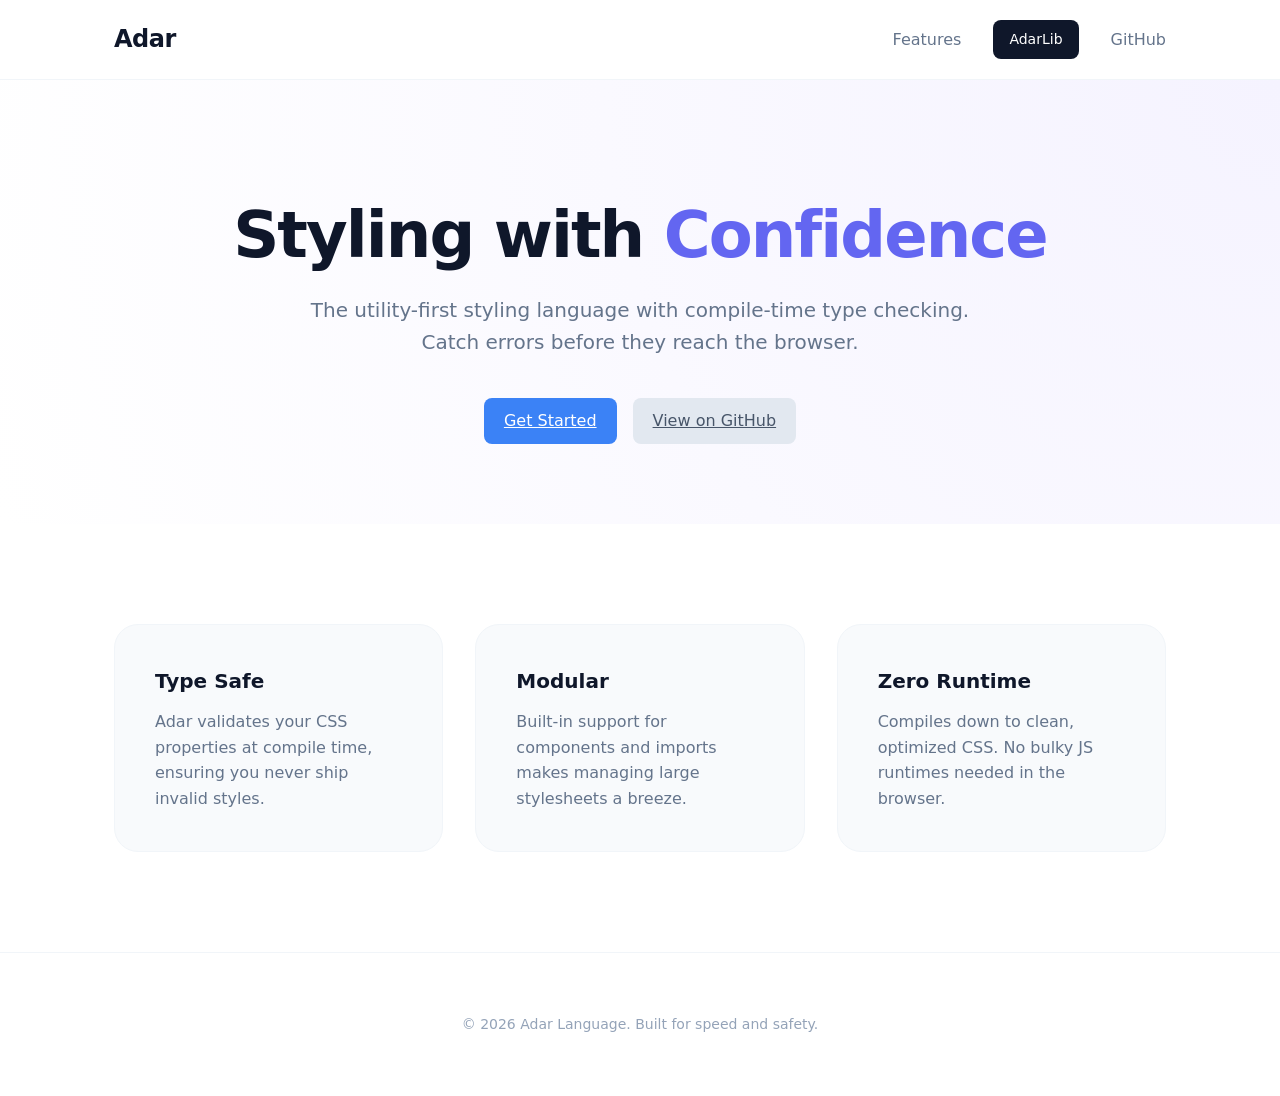
==== index.html @ 9b732704 "feat: deploy restructured sites to gh-pages" ====
<!DOCTYPE html>
<html lang="en">
<head>
    <meta charset="UTF-8">
    <meta name="viewport" content="width=device-width, initial-scale=1.0">
    <title>Adar | Modern Styling Language</title>
    <link rel="stylesheet" href="style/style.css">
</head>
<body>
    <nav class="navbar">
        <div class="container nav-flex">
            <div class="logo">Adar</div>
            <div class="nav-links">
                <a href="#features">Features</a>
                <a href="adarlib/index.html" class="btn-lib">AdarLib</a>
                <a href="https://github.com/zulsyam23-dot/adar" target="_blank">GitHub</a>
            </div>
        </div>
    </nav>

    <header class="hero">
        <div class="container">
            <h1>Styling with <span class="accent">Confidence</span></h1>
            <p class="hero-sub">The utility-first styling language with compile-time type checking. Catch errors before they reach the browser.</p>
            <div class="hero-actions">
                <a href="#" class="btn btn-primary">Get Started</a>
                <a href="https://github.com/zulsyam23-dot/adar" class="btn btn-outline">View on GitHub</a>
            </div>
        </div>
    </header>

    <section id="features" class="features">
        <div class="container">
            <div class="feature-grid">
                <div class="feature-card">
                    <h3>Type Safe</h3>
                    <p>Adar validates your CSS properties at compile time, ensuring you never ship invalid styles.</p>
                </div>
                <div class="feature-card">
                    <h3>Modular</h3>
                    <p>Built-in support for components and imports makes managing large stylesheets a breeze.</p>
                </div>
                <div class="feature-card">
                    <h3>Zero Runtime</h3>
                    <p>Compiles down to clean, optimized CSS. No bulky JS runtimes needed in the browser.</p>
                </div>
            </div>
        </div>
    </section>

    <footer class="footer">
        <div class="container">
            <p>&copy; 2026 Adar Language. Built for speed and safety.</p>
        </div>
    </footer>
</body>
</html>
---- style/style.css ----
:root {
  --primary: #6366f1;
  --primary-dark: #4f46e5;
  --bg-dark: #0f172a;
  --text-light: #f8fafc;
  --text-muted: #94a3b8;
  --btn-primary: #3b82f6;
  --btn-radius: 8px;
}

.btn {
  display: inline-flex;
  align-items: center;
  padding: 10px 20px;
  border-radius: var(--btn-radius);
  border: none;
  cursor: pointer;
  font-weight: 500;
  transition: all 0.2s;
  &:active {
    transform: scale(0.95);
  }
  background: #e2e8f0;
  color: #475569;
  &:hover {
    background: #cbd5e1;
  }
}
.btn-primary {
  display: inline-flex;
  align-items: center;
  padding: 10px 20px;
  border-radius: var(--btn-radius);
  border: none;
  cursor: pointer;
  font-weight: 500;
  transition: all 0.2s;
  &:active {
    transform: scale(0.95);
  }
  background: var(--btn-primary);
  color: white;
  &:hover {
    background: #2563eb;
  }
}
* {
  margin: 0;
  padding: 0;
  box-sizing: border-box;
}
body {
  font-family: "Inter", system-ui, sans-serif;
  line-height: 1.6;
  color: #334155;
  background: #ffffff;
}
.container {
  max-width: 1100px;
  margin: 0 auto;
  padding: 0 24px;
}
.navbar {
  height: 80px;
  display: flex;
  align-items: center;
  border-bottom: 1px solid #f1f5f9;
  position: sticky;
  top: 0;
  background: rgba(255, 255, 255, 0.8);
  backdrop-filter: blur(8px);
  z-index: 100;
}
.nav-flex {
  display: flex;
  justify-content: space-between;
  align-items: center;
  width: 100%;
}
.logo {
  font-size: 24px;
  font-weight: 800;
  color: var(--bg-dark);
  letter-spacing: -0.02em;
}
.nav-links {
  display: flex;
  gap: 32px;
  align-items: center;
  & a {
    text-decoration: none;
    color: #64748b;
    font-weight: 500;
    transition: color 0.2s;
    &:hover {
      color: var(--primary);
    }
  }
}
.btn-lib {
  background: var(--bg-dark);
  color: white !important;
  padding: 8px 16px;
  border-radius: 8px;
  font-size: 14px;
}
.hero {
  padding: 120px 0 80px;
  text-align: center;
  background: radial-gradient(circle at top right, #f5f3ff, #ffffff);
  & h1 {
    font-size: 64px;
    font-weight: 800;
    color: var(--bg-dark);
    line-height: 1.1;
    margin-bottom: 24px;
    letter-spacing: -0.03em;
  }
  & .accent {
    color: var(--primary);
  }
}
.hero-sub {
  font-size: 20px;
  color: #64748b;
  max-width: 700px;
  margin: 0 auto 40px;
}
.hero-actions {
  display: flex;
  justify-content: center;
  gap: 16px;
}
.features {
  padding: 100px 0;
}
.feature-grid {
  display: grid;
  grid-template-columns: repeat(3, 1fr);
  gap: 32px;
}
.feature-card {
  padding: 40px;
  border-radius: 24px;
  background: #f8fafc;
  border: 1px solid #f1f5f9;
  transition: transform 0.2s, box-shadow 0.2s;
  &:hover {
    transform: translateY(-4px);
    box-shadow: 0 20px 40px rgba(0, 0, 0, 0.05);
  }
  & h3 {
    font-size: 20px;
    margin-bottom: 12px;
    color: var(--bg-dark);
  }
  & p {
    color: #64748b;
  }
}
.footer {
  padding: 60px 0;
  border-top: 1px solid #f1f5f9;
  text-align: center;
  color: #94a3b8;
  font-size: 14px;
}
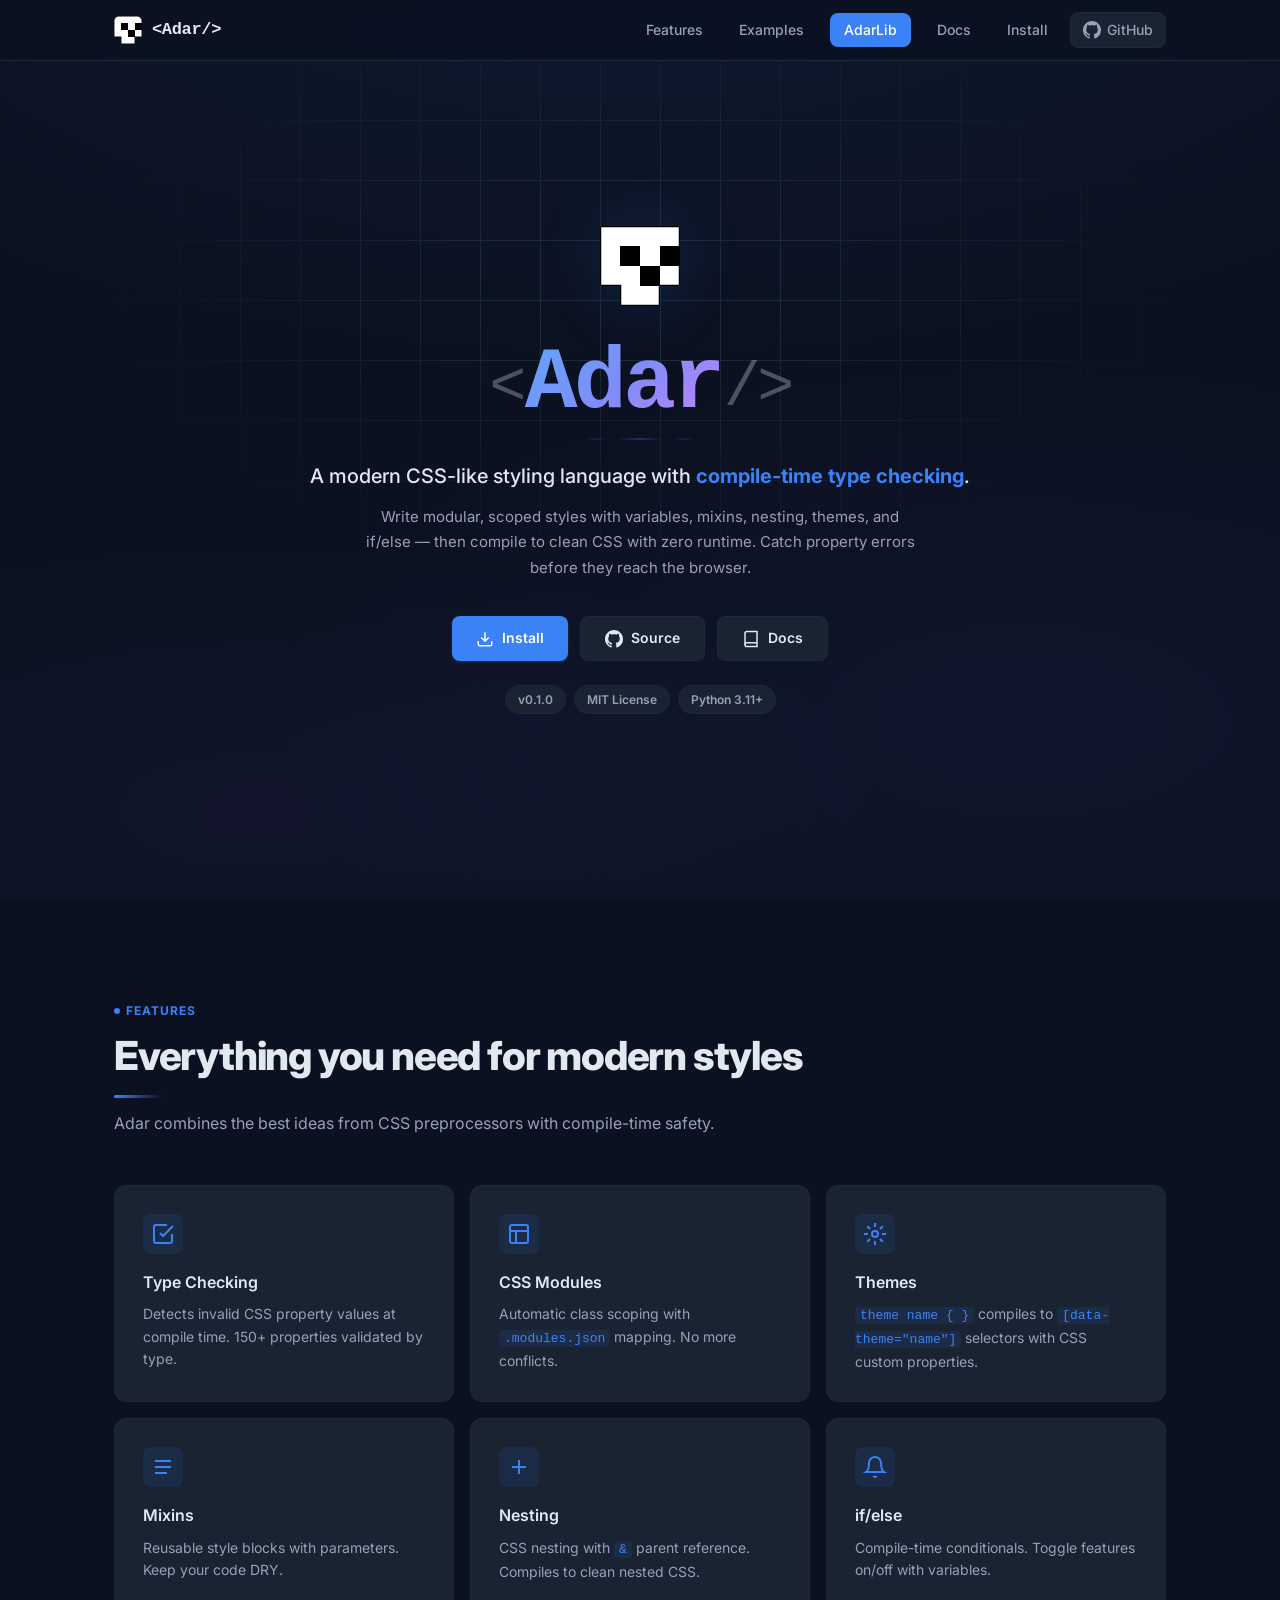
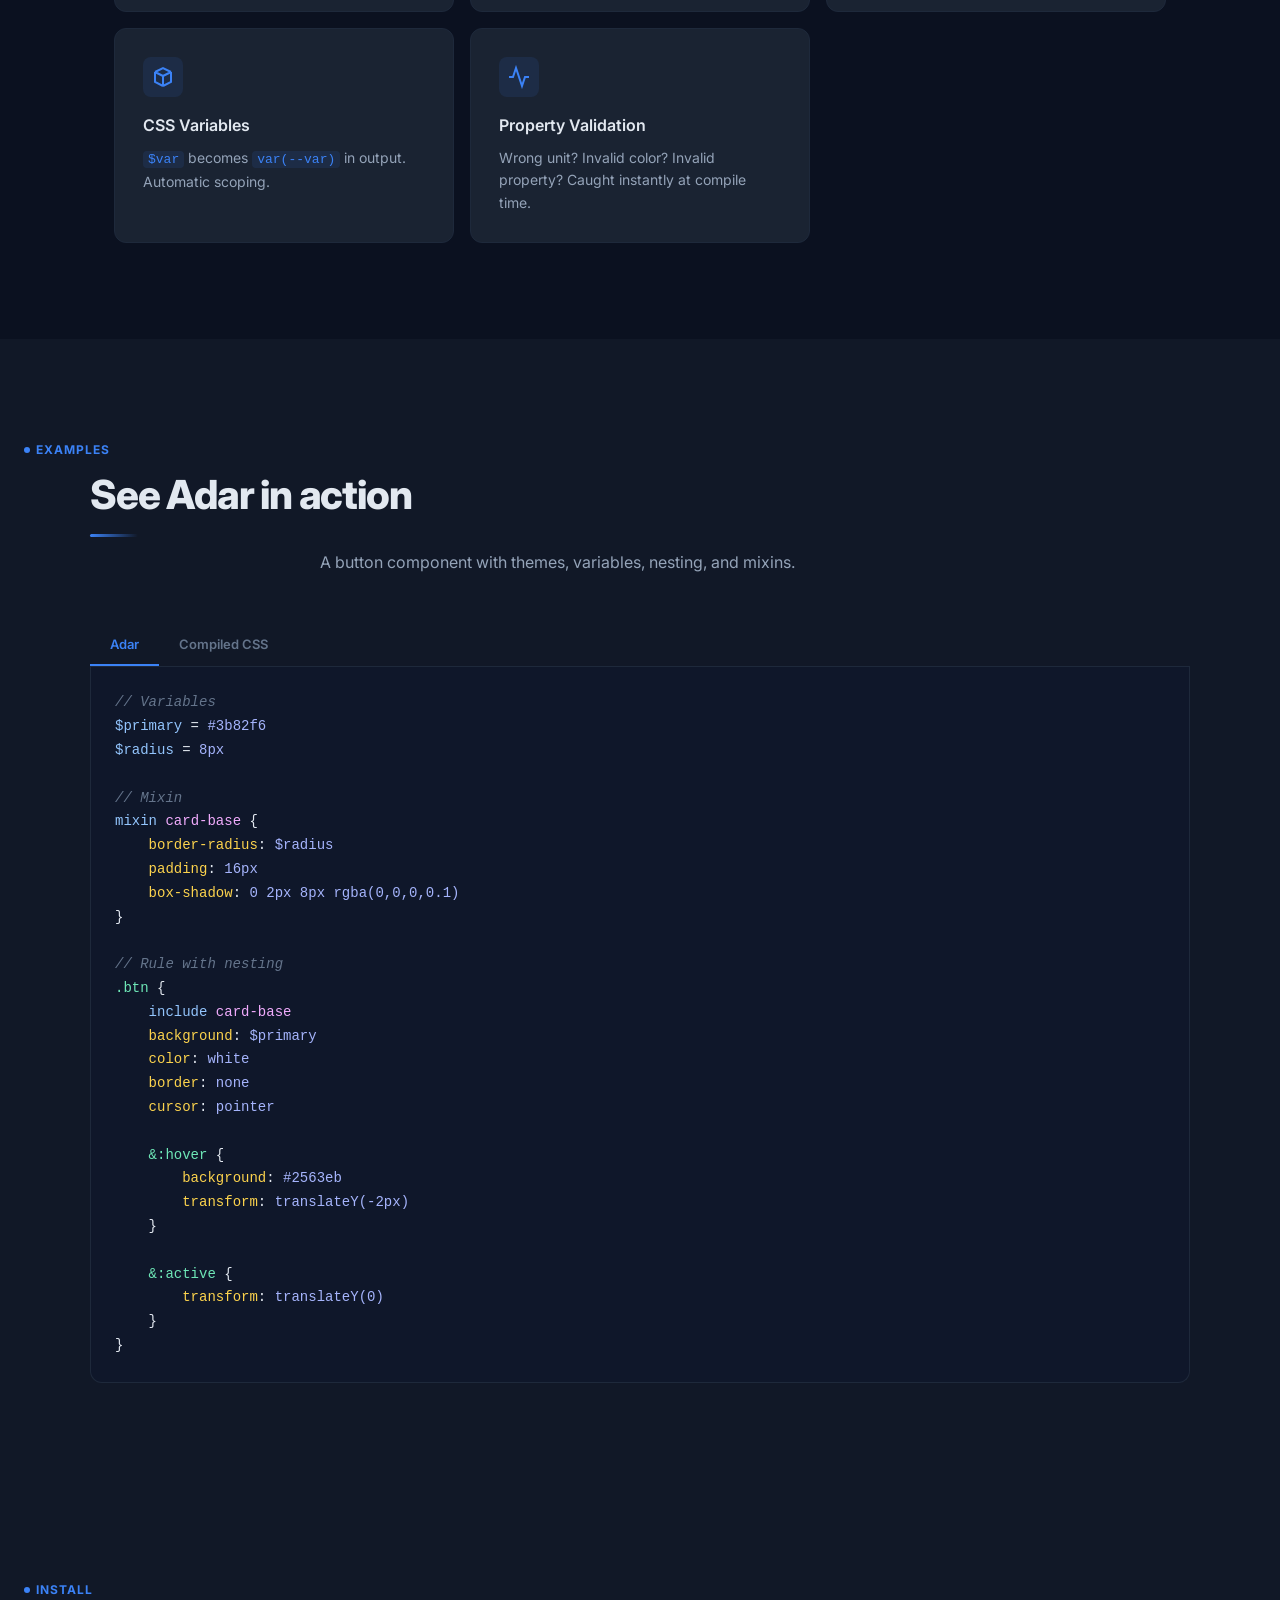
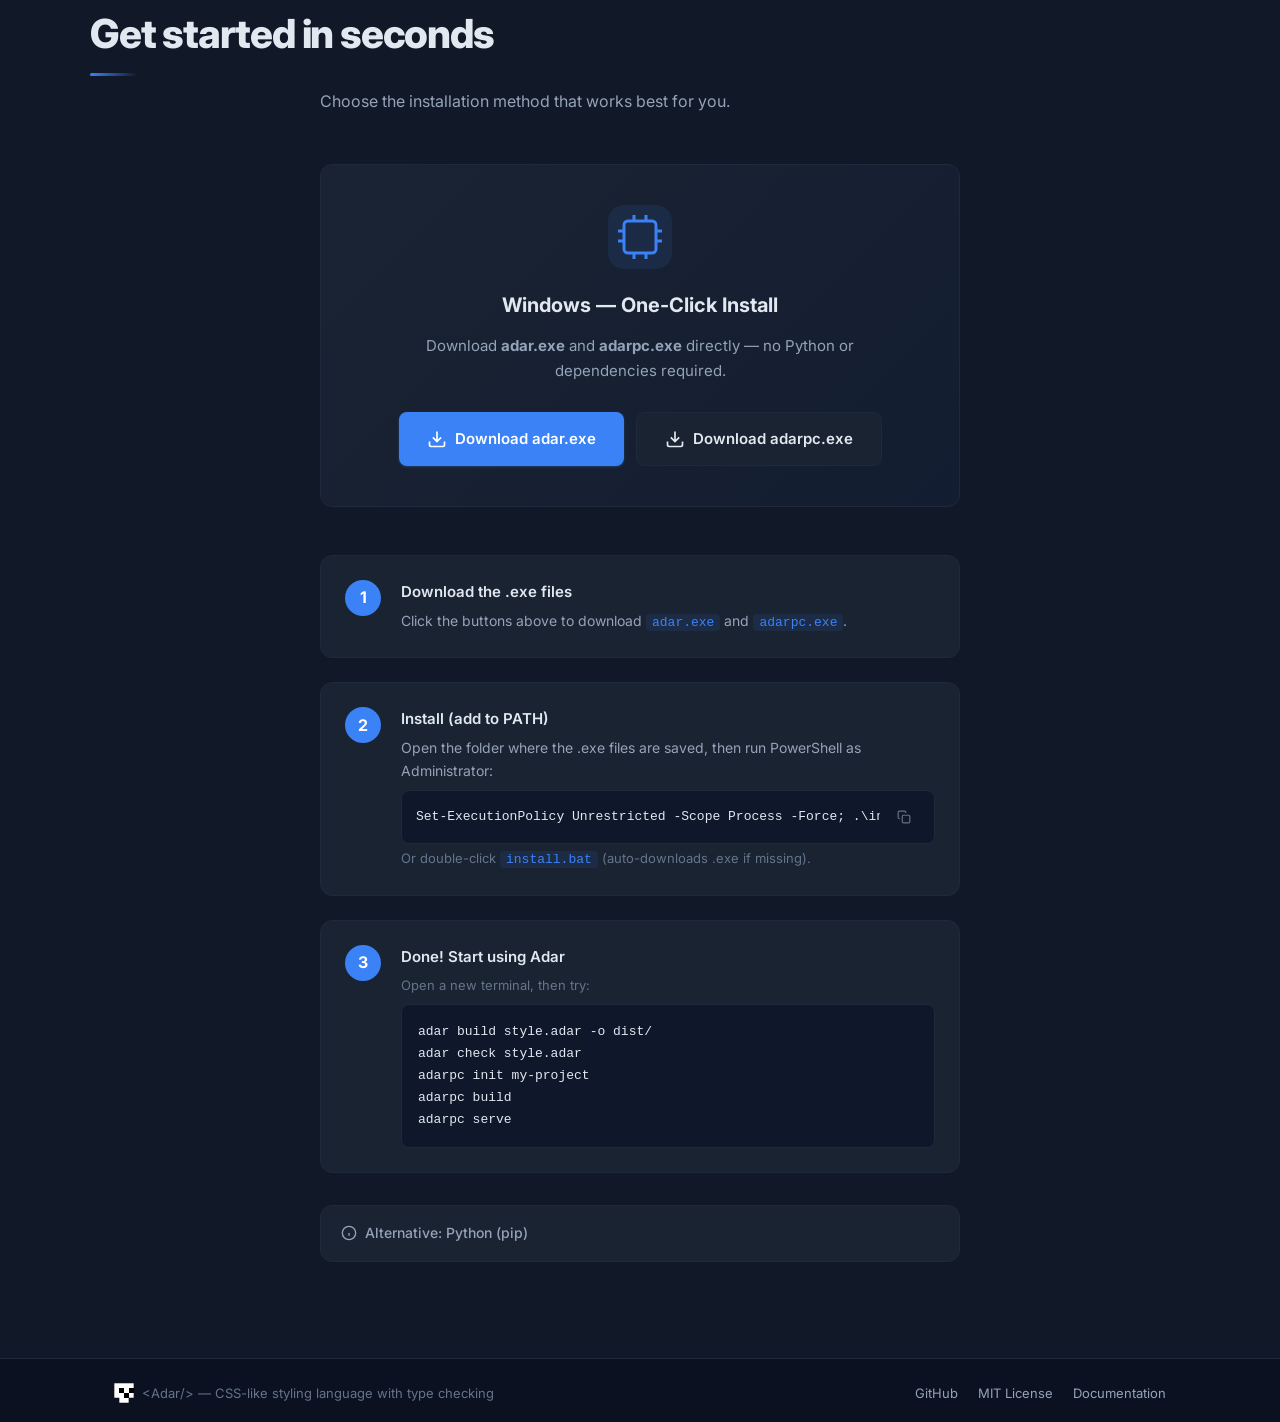
==== commit ac251c45: "feat: update main page to old_index style" ====
--- a/index.html
+++ b/index.html
@@ -1,57 +1,308 @@
 <!DOCTYPE html>
 <html lang="en">
 <head>
-    <meta charset="UTF-8">
-    <meta name="viewport" content="width=device-width, initial-scale=1.0">
-    <title>Adar | Modern Styling Language</title>
-    <link rel="stylesheet" href="style/style.css">
+<meta charset="UTF-8">
+<meta name="viewport" content="width=device-width, initial-scale=1.0">
+<title>Adar — CSS-like styling language with compile-time type checking</title>
+<meta name="description" content="Adar is a modern CSS-like styling language that compiles to modular, scoped CSS with compile-time type checking. Catch property errors before they reach the browser.">
+<meta property="og:title" content="Adar — CSS-like styling language with type checking">
+<meta property="og:description" content="Write modular, scoped styles with variables, mixins, nesting, themes, and if/else. Compiles to clean CSS with zero runtime.">
+<meta property="og:type" content="website">
+<meta property="og:url" content="https://zulsyam23-dot.github.io/adar/">
+<meta property="og:image" content="https://zulsyam23-dot.github.io/adar/og-image.svg">
+<meta name="theme-color" content="#0f172a">
+<link rel="icon" type="image/svg+xml" href="favicon.svg">
+<link rel="preconnect" href="https://fonts.googleapis.com">
+<link rel="preconnect" href="https://fonts.gstatic.com" crossorigin>
+<link href="https://fonts.googleapis.com/css2?family=Inter:wght@400;500;600;700;800&display=swap" rel="stylesheet">
+<link rel="stylesheet" href="style.css">
 </head>
 <body>
-    <nav class="navbar">
-        <div class="container nav-flex">
-            <div class="logo">Adar</div>
-            <div class="nav-links">
-                <a href="#features">Features</a>
-                <a href="adarlib/index.html" class="btn-lib">AdarLib</a>
-                <a href="https://github.com/zulsyam23-dot/adar" target="_blank">GitHub</a>
-            </div>
+
+<nav class="nav">
+  <div class="nav-inner">
+    <a href="#" class="logo">
+      <img src="logo.svg" alt="Adar" class="logo-img" width="28" height="28">
+      <span class="logo-text">&lt;Adar/&gt;</span>
+    </a>
+    <button class="nav-toggle" id="navToggle" aria-label="Menu">
+      <span></span><span></span><span></span>
+    </button>
+    <div class="nav-links" id="navLinks">
+      <a href="#features">Features</a>
+      <a href="#examples">Examples</a>
+      <a href="https://zulsyam23-dot.github.io/adarlib/" class="btn-lib-nav">AdarLib</a>
+      <a href="docs.html">Docs</a>
+      <a href="#install">Install</a>
+      <a href="https://github.com/zulsyam23-dot/adar" target="_blank" rel="noopener" class="nav-gh">
+        <svg width="18" height="18" viewBox="0 0 24 24" fill="currentColor"><path d="M12 0C5.37 0 0 5.37 0 12c0 5.31 3.435 9.795 8.205 11.385.6.105.825-.255.825-.57 0-.285-.015-1.23-.015-2.235-3.015.555-3.795-.735-4.035-1.41-.135-.345-.72-1.41-1.23-1.695-.42-.225-1.02-.78-.015-.795.945-.015 1.62.87 1.845 1.23 1.08 1.815 2.805 1.305 3.495.99.105-.78.42-1.305.765-1.605-2.67-.3-5.46-1.335-5.46-5.925 0-1.305.465-2.385 1.23-3.225-.12-.3-.54-1.53.12-3.18 0 0 1.005-.315 3.3 1.23.96-.27 1.98-.405 3-.405s2.04.135 3 .405c2.295-1.56 3.3-1.23 3.3-1.23.66 1.65.24 2.88.12 3.18.765.84 1.23 1.905 1.23 3.225 0 4.605-2.805 5.625-5.475 5.925.435.375.81 1.095.81 2.22 0 1.605-.015 2.895-.015 3.3 0 .315.225.69.825.57A12.02 12.02 0 0024 12c0-6.63-5.37-12-12-12z"/></svg>
+        <span>GitHub</span>
+      </a>
+    </div>
+  </div>
+  <div class="nav-overlay" id="navOverlay"></div>
+</nav>
+
+<section class="hero">
+  <div class="hero-bg"></div>
+  <div class="hero-grid"></div>
+  <div class="hero-content">
+    <div class="hero-logo">
+      <img src="logo.svg" alt="Adar" width="96" height="96">
+    </div>
+    <div class="hero-title-group">
+      <h1 class="hero-title">
+        <span class="title-tag">&lt;</span>
+        <span class="title-name">Adar</span>
+        <span class="title-tag">/&gt;</span>
+      </h1>
+      <div class="title-underline">
+        <span></span>
+        <span></span>
+        <span></span>
+      </div>
+    </div>
+    <p class="hero-sub">A modern CSS-like styling language with <strong>compile-time type checking</strong>.</p>
+    <p class="hero-desc">Write modular, scoped styles with variables, mixins, nesting, themes, and if/else &mdash; then compile to clean CSS with zero runtime. Catch property errors before they reach the browser.</p>
+    <div class="hero-actions">
+      <a href="#install" class="btn btn-primary">
+        <svg width="18" height="18" viewBox="0 0 24 24" fill="none" stroke="currentColor" stroke-width="2"><path d="M21 15v4a2 2 0 01-2 2H5a2 2 0 01-2-2v-4M7 10l5 5 5-5M12 15V3"/></svg>
+        Install
+      </a>
+      <a href="https://github.com/zulsyam23-dot/adar" target="_blank" rel="noopener" class="btn btn-secondary">
+        <svg width="18" height="18" viewBox="0 0 24 24" fill="currentColor"><path d="M12 0C5.37 0 0 5.37 0 12c0 5.31 3.435 9.795 8.205 11.385.6.105.825-.255.825-.57 0-.285-.015-1.23-.015-2.235-3.015.555-3.795-.735-4.035-1.41-.135-.345-.72-1.41-1.23-1.695-.42-.225-1.02-.78-.015-.795.945-.015 1.62.87 1.845 1.23 1.08 1.815 2.805 1.305 3.495.99.105-.78.42-1.305.765-1.605-2.67-.3-5.46-1.335-5.46-5.925 0-1.305.465-2.385 1.23-3.225-.12-.3-.54-1.53.12-3.18 0 0 1.005-.315 3.3 1.23.96-.27 1.98-.405 3-.405s2.04.135 3 .405c2.295-1.56 3.3-1.23 3.3-1.23.66 1.65.24 2.88.12 3.18.765.84 1.23 1.905 1.23 3.225 0 4.605-2.805 5.625-5.475 5.925.435.375.81 1.095.81 2.22 0 1.605-.015 2.895-.015 3.3 0 .315.225.69.825.57A12.02 12.02 0 0024 12c0-6.63-5.37-12-12-12z"/></svg>
+        Source
+      </a>
+      <a href="docs.html" class="btn btn-secondary">
+        <svg width="18" height="18" viewBox="0 0 24 24" fill="none" stroke="currentColor" stroke-width="2"><path d="M4 19.5A2.5 2.5 0 016.5 17H20"/><path d="M6.5 2H20v20H6.5A2.5 2.5 0 014 19.5v-15A2.5 2.5 0 016.5 2z"/></svg>
+        Docs
+      </a>
+    </div>
+    <div class="hero-badges">
+      <span class="badge">v0.1.0</span>
+      <span class="badge">MIT License</span>
+      <span class="badge">Python 3.11+</span>
+    </div>
+  </div>
+</section>
+
+<section id="features" class="section">
+  <div class="section-label">Features</div>
+  <h2>Everything you need for modern styles</h2>
+  <p class="section-desc">Adar combines the best ideas from CSS preprocessors with compile-time safety.</p>
+  <div class="features-grid">
+    <div class="feature-card">
+      <div class="feature-icon">
+        <svg width="24" height="24" viewBox="0 0 24 24" fill="none" stroke="currentColor" stroke-width="2"><path d="M9 11l3 3L22 4M21 12v7a2 2 0 01-2 2H5a2 2 0 01-2-2V5a2 2 0 012-2h11"/></svg>
+      </div>
+      <h3>Type Checking</h3>
+      <p>Detects invalid CSS property values at compile time. 150+ properties validated by type.</p>
+    </div>
+    <div class="feature-card">
+      <div class="feature-icon">
+        <svg width="24" height="24" viewBox="0 0 24 24" fill="none" stroke="currentColor" stroke-width="2"><rect x="3" y="3" width="18" height="18" rx="2"/><path d="M3 9h18M9 21V9"/></svg>
+      </div>
+      <h3>CSS Modules</h3>
+      <p>Automatic class scoping with <code>.modules.json</code> mapping. No more conflicts.</p>
+    </div>
+    <div class="feature-card">
+      <div class="feature-icon">
+        <svg width="24" height="24" viewBox="0 0 24 24" fill="none" stroke="currentColor" stroke-width="2"><circle cx="12" cy="12" r="3"/><path d="M12 1v4M12 19v4M4.22 4.22l2.83 2.83M16.95 16.95l2.83 2.83M1 12h4M19 12h4M4.22 19.78l2.83-2.83M16.95 7.05l2.83-2.83"/></svg>
+      </div>
+      <h3>Themes</h3>
+      <p><code>theme name { }</code> compiles to <code>[data-theme="name"]</code> selectors with CSS custom properties.</p>
+    </div>
+    <div class="feature-card">
+      <div class="feature-icon">
+        <svg width="24" height="24" viewBox="0 0 24 24" fill="none" stroke="currentColor" stroke-width="2"><path d="M4 6h16M4 12h16M4 18h12"/></svg>
+      </div>
+      <h3>Mixins</h3>
+      <p>Reusable style blocks with parameters. Keep your code DRY.</p>
+    </div>
+    <div class="feature-card">
+      <div class="feature-icon">
+        <svg width="24" height="24" viewBox="0 0 24 24" fill="none" stroke="currentColor" stroke-width="2"><path d="M12 5v14M5 12h14"/></svg>
+      </div>
+      <h3>Nesting</h3>
+      <p>CSS nesting with <code>&amp;</code> parent reference. Compiles to clean nested CSS.</p>
+    </div>
+    <div class="feature-card">
+      <div class="feature-icon">
+        <svg width="24" height="24" viewBox="0 0 24 24" fill="none" stroke="currentColor" stroke-width="2"><path d="M18 8A6 6 0 006 8c0 7-3 9-3 9h18s-3-2-3-9"/><path d="M13.73 21a2 2 0 01-3.46 0"/></svg>
+      </div>
+      <h3>if/else</h3>
+      <p>Compile-time conditionals. Toggle features on/off with variables.</p>
+    </div>
+    <div class="feature-card">
+      <div class="feature-icon">
+        <svg width="24" height="24" viewBox="0 0 24 24" fill="none" stroke="currentColor" stroke-width="2"><path d="M20 7l-8-4-8 4m16 0l-8 4m8-4v10l-8 4m0-10L4 7m8 4v10M4 7v10l8 4"/></svg>
+      </div>
+      <h3>CSS Variables</h3>
+      <p><code>$var</code> becomes <code>var(--var)</code> in output. Automatic scoping.</p>
+    </div>
+    <div class="feature-card">
+      <div class="feature-icon">
+        <svg width="24" height="24" viewBox="0 0 24 24" fill="none" stroke="currentColor" stroke-width="2"><polyline points="22 12 18 12 15 21 9 3 6 12 2 12"/></svg>
+      </div>
+      <h3>Property Validation</h3>
+      <p>Wrong unit? Invalid color? Invalid property? Caught instantly at compile time.</p>
+    </div>
+  </div>
+</section>
+
+<section id="examples" class="section section-alt">
+  <div class="section-label">Examples</div>
+  <h2>See Adar in action</h2>
+  <p class="section-desc">A button component with themes, variables, nesting, and mixins.</p>
+
+  <div class="code-tabs">
+    <div class="code-tab active" data-tab="adar">Adar</div>
+    <div class="code-tab" data-tab="css">Compiled CSS</div>
+  </div>
+
+  <div class="code-panel active" id="code-adar">
+    <pre class="code-block"><span class="cm">// Variables</span>
+<span class="kw">$primary</span> = <span class="val">#3b82f6</span>
+<span class="kw">$radius</span> = <span class="val">8px</span>
+
+<span class="cm">// Mixin</span>
+<span class="kw">mixin</span> <span class="fn">card-base</span> {
+    <span class="prop">border-radius</span>: <span class="val">$radius</span>
+    <span class="prop">padding</span>: <span class="val">16px</span>
+    <span class="prop">box-shadow</span>: <span class="val">0 2px 8px rgba(0,0,0,0.1)</span>
+}
+
+<span class="cm">// Rule with nesting</span>
+<span class="sel">.btn</span> {
+    <span class="kw">include</span> <span class="fn">card-base</span>
+    <span class="prop">background</span>: <span class="val">$primary</span>
+    <span class="prop">color</span>: <span class="val">white</span>
+    <span class="prop">border</span>: <span class="val">none</span>
+    <span class="prop">cursor</span>: <span class="val">pointer</span>
+
+    <span class="sel">&amp;:hover</span> {
+        <span class="prop">background</span>: <span class="val">#2563eb</span>
+        <span class="prop">transform</span>: <span class="val">translateY(-2px)</span>
+    }
+
+    <span class="sel">&amp;:active</span> {
+        <span class="prop">transform</span>: <span class="val">translateY(0)</span>
+    }
+}</pre>
+  </div>
+
+  <div class="code-panel" id="code-css">
+    <pre class="code-block"><span class="sel">.btn__a1b2c3</span> {
+  <span class="prop">border-radius</span>: <span class="val">var(--radius)</span>;
+  <span class="prop">padding</span>: <span class="val">16px</span>;
+  <span class="prop">box-shadow</span>: <span class="val">0 2px 8px rgba(0,0,0,0.1)</span>;
+  <span class="prop">background</span>: <span class="val">var(--primary)</span>;
+  <span class="prop">color</span>: <span class="val">white</span>;
+  <span class="prop">border</span>: <span class="val">none</span>;
+  <span class="prop">cursor</span>: <span class="val">pointer</span>;
+}
+<span class="sel">.btn__a1b2c3:hover</span> {
+  <span class="prop">background</span>: <span class="val">#2563eb</span>;
+  <span class="prop">transform</span>: <span class="val">translateY(-2px)</span>;
+}
+<span class="sel">.btn__a1b2c3:active</span> {
+  <span class="prop">transform</span>: <span class="val">translateY(0)</span>;
+}</pre>
+  </div>
+</section>
+
+
+
+<section id="install" class="section section-alt">
+  <div class="section-label">Install</div>
+  <h2>Get started in seconds</h2>
+  <p class="section-desc">Choose the installation method that works best for you.</p>
+
+  <div class="install-hero">
+    <div class="install-hero-card">
+      <div class="install-hero-icon">
+        <svg width="48" height="48" viewBox="0 0 24 24" fill="none" stroke="currentColor" stroke-width="1.5"><rect x="4" y="4" width="16" height="16" rx="2"/><path d="M9 1v3M15 1v3M9 20v3M15 20v3M20 9h3M20 14h3M1 9h3M1 14h3"/></svg>
+      </div>
+      <h3>Windows &mdash; One-Click Install</h3>
+      <p class="install-hero-desc">Download <strong>adar.exe</strong> and <strong>adarpc.exe</strong> directly &mdash; no Python or dependencies required.</p>
+      <div class="install-hero-actions">
+        <a href="https://github.com/zulsyam23-dot/adar/releases/latest/download/adar.exe" class="btn btn-primary btn-lg" target="_blank" rel="noopener">
+          <svg width="20" height="20" viewBox="0 0 24 24" fill="none" stroke="currentColor" stroke-width="2"><path d="M21 15v4a2 2 0 01-2 2H5a2 2 0 01-2-2v-4M7 10l5 5 5-5M12 15V3"/></svg>
+          Download adar.exe
+        </a>
+        <a href="https://github.com/zulsyam23-dot/adar/releases/latest/download/adarpc.exe" class="btn btn-secondary btn-lg" target="_blank" rel="noopener">
+          <svg width="20" height="20" viewBox="0 0 24 24" fill="none" stroke="currentColor" stroke-width="2"><path d="M21 15v4a2 2 0 01-2 2H5a2 2 0 01-2-2v-4M7 10l5 5 5-5M12 15V3"/></svg>
+          Download adarpc.exe
+        </a>
+      </div>
+    </div>
+  </div>
+
+  <div class="install-steps">
+    <div class="install-step">
+      <div class="install-step-num">1</div>
+      <div class="install-step-body">
+        <h4>Download the .exe files</h4>
+        <p>Click the buttons above to download <code>adar.exe</code> and <code>adarpc.exe</code>.</p>
+      </div>
+    </div>
+    <div class="install-step">
+      <div class="install-step-num">2</div>
+      <div class="install-step-body">
+        <h4>Install (add to PATH)</h4>
+        <p>Open the folder where the .exe files are saved, then run PowerShell as Administrator:</p>
+        <div class="install-copy-line">
+          <code>Set-ExecutionPolicy Unrestricted -Scope Process -Force; .\install.ps1</code>
+          <button class="btn-icon" onclick="copyText(this)" title="Copy command">
+            <svg width="14" height="14" viewBox="0 0 24 24" fill="none" stroke="currentColor" stroke-width="2"><rect x="9" y="9" width="13" height="13" rx="2"/><path d="M5 15H4a2 2 0 01-2-2V4a2 2 0 012-2h9a2 2 0 012 2v1"/></svg>
+          </button>
         </div>
-    </nav>
-
-    <header class="hero">
-        <div class="container">
-            <h1>Styling with <span class="accent">Confidence</span></h1>
-            <p class="hero-sub">The utility-first styling language with compile-time type checking. Catch errors before they reach the browser.</p>
-            <div class="hero-actions">
-                <a href="#" class="btn btn-primary">Get Started</a>
-                <a href="https://github.com/zulsyam23-dot/adar" class="btn btn-outline">View on GitHub</a>
-            </div>
-        </div>
-    </header>
-
-    <section id="features" class="features">
-        <div class="container">
-            <div class="feature-grid">
-                <div class="feature-card">
-                    <h3>Type Safe</h3>
-                    <p>Adar validates your CSS properties at compile time, ensuring you never ship invalid styles.</p>
-                </div>
-                <div class="feature-card">
-                    <h3>Modular</h3>
-                    <p>Built-in support for components and imports makes managing large stylesheets a breeze.</p>
-                </div>
-                <div class="feature-card">
-                    <h3>Zero Runtime</h3>
-                    <p>Compiles down to clean, optimized CSS. No bulky JS runtimes needed in the browser.</p>
-                </div>
-            </div>
-        </div>
-    </section>
-
-    <footer class="footer">
-        <div class="container">
-            <p>&copy; 2026 Adar Language. Built for speed and safety.</p>
-        </div>
-    </footer>
+        <p class="install-step-alt">Or double-click <code>install.bat</code> (auto-downloads .exe if missing).</p>
+      </div>
+    </div>
+    <div class="install-step">
+      <div class="install-step-num">3</div>
+      <div class="install-step-body">
+        <h4>Done! Start using Adar</h4>
+        <p class="install-step-alt">Open a new terminal, then try:</p>
+        <pre class="code-block">adar build style.adar -o dist/
+adar check style.adar
+adarpc init my-project
+adarpc build
+adarpc serve</pre>
+      </div>
+    </div>
+  </div>
+
+  <details class="install-details">
+    <summary><svg width="16" height="16" viewBox="0 0 24 24" fill="none" stroke="currentColor" stroke-width="2"><circle cx="12" cy="12" r="10"/><path d="M12 16v-4M12 8h.01"/></svg> Alternative: Python (pip)</summary>
+    <div class="install-details-body">
+      <p>Butuh Python 3.11+. Clone repo dan install dengan pip:</p>
+      <pre class="code-block">git clone https://github.com/zulsyam23-dot/adar.git
+cd adar
+pip install -e .
+
+adar build src/style.adar -o dist/
+adar check src/
+adarpc init my-site</pre>
+    </div>
+  </details>
+</section>
+
+<footer class="footer">
+  <div class="footer-inner">
+    <div class="footer-brand">
+      <img src="logo.svg" alt="Adar" width="20" height="20">
+      <span>&lt;Adar/&gt; &mdash; CSS-like styling language with type checking</span>
+    </div>
+    <div class="footer-links">
+      <a href="https://github.com/zulsyam23-dot/adar" target="_blank" rel="noopener">GitHub</a>
+      <a href="https://github.com/zulsyam23-dot/adar/blob/main/LICENSE" target="_blank" rel="noopener">MIT License</a>
+      <a href="docs/guide.md" target="_blank" rel="noopener">Documentation</a>
+    </div>
+  </div>
+</footer>
+
+<script src="script.js"></script>
 </body>
 </html>
--- a/style.css
+++ b/style.css
@@ -0,0 +1,413 @@
+:root {
+  --accent: #3b82f6;
+  --accent-dark: #2563eb;
+  --accent-glow: rgba(59, 130, 246, 0.15);
+  --bg: #0b1120;
+  --bg-elevated: #111827;
+  --bg-card: #1a2332;
+  --bg-code: #0f172a;
+  --text: #e2e8f0;
+  --text-muted: #94a3b8;
+  --text-dim: #64748b;
+  --border: #1e293b;
+  --border-light: #334155;
+  --radius: 12px;
+  --radius-sm: 8px;
+  --radius-full: 9999px;
+  --font-mono: 'Cascadia Code', 'Fira Code', 'JetBrains Mono', 'SF Mono', ui-monospace, monospace;
+  --font-sans: 'Inter', -apple-system, BlinkMacSystemFont, 'Segoe UI', system-ui, sans-serif;
+}
+
+* { margin: 0; padding: 0; box-sizing: border-box; }
+
+html { scroll-behavior: smooth; }
+
+body {
+  font-family: var(--font-sans);
+  background: var(--bg);
+  color: var(--text);
+  line-height: 1.6;
+  -webkit-font-smoothing: antialiased;
+}
+
+a { color: var(--accent); text-decoration: none; transition: opacity 0.2s; }
+a:hover { opacity: 0.85; }
+
+::selection { background: var(--accent); color: white; }
+
+/* Nav */
+.nav {
+  position: fixed; top: 0; left: 0; right: 0; z-index: 100;
+  background: rgba(11, 17, 32, 0.85);
+  backdrop-filter: blur(16px) saturate(1.2);
+  -webkit-backdrop-filter: blur(16px) saturate(1.2);
+  border-bottom: 1px solid var(--border);
+  transition: border-color 0.3s;
+}
+.nav-inner {
+  max-width: 1100px; margin: 0 auto; padding: 0 24px;
+  height: 60px; display: flex; align-items: center; justify-content: space-between;
+}
+.logo {
+  display: flex; align-items: center; gap: 10px;
+  font-family: var(--font-mono); font-weight: 700; font-size: 18px;
+  color: var(--text) !important; text-decoration: none !important;
+}
+.logo-img { border-radius: 6px; }
+.logo-text { font-size: 17px; letter-spacing: -0.02em; }
+
+/* Nav Toggle (Hamburger) */
+.nav-toggle {
+  display: none; flex-direction: column; gap: 5px;
+  background: none; border: none; cursor: pointer;
+  padding: 8px; z-index: 110;
+}
+.nav-toggle span {
+  display: block; width: 22px; height: 2px;
+  background: var(--text); border-radius: 2px;
+  transition: all 0.3s;
+}
+.nav-toggle.open span:nth-child(1) { transform: translateY(7px) rotate(45deg); }
+.nav-toggle.open span:nth-child(2) { opacity: 0; }
+.nav-toggle.open span:nth-child(3) { transform: translateY(-7px) rotate(-45deg); }
+
+.nav-links { display: flex; align-items: center; gap: 8px; }
+.nav-links a {
+  color: var(--text-muted); font-size: 14px; font-weight: 500;
+  padding: 6px 14px; border-radius: var(--radius-sm);
+  transition: all 0.2s; text-decoration: none;
+}
+.nav-links a:hover { color: var(--text); background: var(--bg-card); }
+.btn-lib-nav {
+  background: var(--accent) !important;
+  color: white !important;
+  margin: 0 4px;
+}
+.btn-lib-nav:hover {
+  background: var(--accent-dark) !important;
+  transform: translateY(-1px);
+}
+.nav-gh {
+  display: flex; align-items: center; gap: 6px;
+  background: var(--bg-card) !important; border: 1px solid var(--border);
+  padding: 6px 12px !important;
+}
+.nav-gh:hover { border-color: var(--border-light) !important; }
+
+@media (max-width: 768px) {
+  .nav-toggle { display: flex; }
+  .nav-links {
+    position: fixed; top: 0; right: -100%; width: 260px; height: 100vh;
+    flex-direction: column; align-items: stretch; gap: 0;
+    background: var(--bg-elevated); border-left: 1px solid var(--border);
+    padding: 80px 24px 24px; transition: right 0.3s;
+    z-index: 105;
+  }
+  .nav-links.open { right: 0; }
+  .nav-links a {
+    padding: 14px 16px; font-size: 15px; border-radius: var(--radius-sm);
+  }
+  .nav-links a.active { color: var(--accent); background: rgba(59,130,246,0.1); }
+  .nav-gh { margin-top: 8px; justify-content: center; }
+  .nav-overlay {
+    position: fixed; inset: 0; background: rgba(0,0,0,0.5);
+    z-index: 100; opacity: 0; pointer-events: none;
+    transition: opacity 0.3s;
+  }
+  .nav-overlay.open { opacity: 1; pointer-events: auto; }
+}
+
+/* Hero */
+.hero {
+  min-height: 100vh; display: flex; align-items: center; justify-content: center;
+  text-align: center; padding: 120px 24px 80px;
+  position: relative; overflow: hidden;
+}
+.hero-bg {
+  position: absolute; inset: 0;
+  background:
+    radial-gradient(ellipse 80% 50% at 50% -10%, rgba(59, 130, 246, 0.08), transparent),
+    radial-gradient(ellipse 60% 40% at 80% 80%, rgba(99, 102, 241, 0.06), transparent),
+    radial-gradient(ellipse 50% 30% at 20% 90%, rgba(139, 92, 246, 0.05), transparent);
+}
+.hero-grid {
+  position: absolute; inset: 0;
+  background-image: linear-gradient(var(--border) 1px, transparent 1px),
+    linear-gradient(90deg, var(--border) 1px, transparent 1px);
+  background-size: 60px 60px;
+  mask-image: radial-gradient(ellipse 60% 50% at 50% 30%, black 20%, transparent 70%);
+  -webkit-mask-image: radial-gradient(ellipse 60% 50% at 50% 30%, black 20%, transparent 70%);
+}
+.hero-content { position: relative; max-width: 720px; }
+.hero-logo { margin-bottom: 24px; }
+.hero-logo img {
+  width: 80px; height: 80px;
+  filter: drop-shadow(0 0 30px var(--accent-glow));
+  animation: float 6s ease-in-out infinite;
+}
+@keyframes float {
+  0%, 100% { transform: translateY(0); }
+  50% { transform: translateY(-6px); }
+}
+.hero-title-group { margin-bottom: 20px; }
+.hero-title {
+  display: inline-flex; align-items: baseline; gap: 2px;
+  font-family: var(--font-mono); font-size: clamp(56px, 12vw, 88px);
+  font-weight: 800; letter-spacing: -0.04em; line-height: 1.05;
+  margin-bottom: 0;
+}
+.hero-title .title-tag {
+  font-weight: 300; opacity: 0.3;
+  background: none; -webkit-text-fill-color: var(--text);
+  font-size: 0.7em; transform: translateY(-0.05em);
+}
+.hero-title .title-name {
+  background: linear-gradient(135deg, #60a5fa 0%, #818cf8 50%, #c084fc 100%);
+  -webkit-background-clip: text; -webkit-text-fill-color: transparent;
+  background-clip: text;
+  position: relative;
+}
+.title-underline {
+  display: flex; align-items: center; justify-content: center;
+  gap: 8px; margin-top: 8px; opacity: 0.5;
+}
+.title-underline span {
+  display: block; height: 2px; border-radius: 2px;
+  background: linear-gradient(90deg, transparent, var(--accent), transparent);
+}
+.title-underline span:nth-child(1) { width: 24px; opacity: 0.3; }
+.title-underline span:nth-child(2) { width: 48px; opacity: 0.6; }
+.title-underline span:nth-child(3) { width: 24px; opacity: 0.3; }
+.hero-sub {
+  font-size: clamp(16px, 2.5vw, 20px); color: var(--text);
+  margin-bottom: 12px; font-weight: 500;
+}
+.hero-sub strong { color: var(--accent); }
+.hero-desc {
+  font-size: 15px; color: var(--text-muted); line-height: 1.7;
+  margin-bottom: 36px; max-width: 560px; margin-left: auto; margin-right: auto;
+}
+.hero-actions { display: flex; gap: 12px; justify-content: center; flex-wrap: wrap; margin-bottom: 24px; }
+.hero-badges { display: flex; gap: 8px; justify-content: center; flex-wrap: wrap; }
+.badge {
+  display: inline-flex; align-items: center; padding: 4px 12px;
+  border-radius: var(--radius-full); font-size: 12px; font-weight: 600;
+  background: var(--bg-card); color: var(--text-muted); border: 1px solid var(--border);
+}
+
+/* Buttons */
+.btn {
+  display: inline-flex; align-items: center; gap: 8px;
+  padding: 10px 24px; border-radius: var(--radius-sm);
+  font-size: 14px; font-weight: 600; font-family: var(--font-sans);
+  cursor: pointer; border: none; transition: all 0.2s;
+  text-decoration: none !important;
+}
+.btn-primary {
+  background: var(--accent); color: white;
+  box-shadow: 0 1px 3px rgba(59,130,246,0.3);
+}
+.btn-primary:hover { background: var(--accent-dark); opacity: 1; transform: translateY(-1px); box-shadow: 0 4px 12px rgba(59,130,246,0.4); }
+.btn-secondary {
+  background: var(--bg-card); color: var(--text);
+  border: 1px solid var(--border);
+}
+.btn-secondary:hover { border-color: var(--border-light); opacity: 1; transform: translateY(-1px); }
+.btn-small { padding: 7px 16px; font-size: 13px; }
+
+/* Sections */
+.section {
+  max-width: 1100px; margin: 0 auto; padding: 96px 24px;
+}
+.section-alt { max-width: 100%; background: var(--bg-elevated); }
+.section-alt > * { max-width: 1100px; margin-left: auto; margin-right: auto; }
+.section-label {
+  display: inline-flex; align-items: center; gap: 6px;
+  font-size: 12px; font-weight: 700; text-transform: uppercase; letter-spacing: 0.08em;
+  color: var(--accent); margin-bottom: 12px;
+}
+.section-label::before {
+  content: ''; display: inline-block; width: 6px; height: 6px;
+  border-radius: 50%; background: var(--accent);
+}
+.section h2 {
+  font-size: clamp(28px, 4vw, 40px); font-weight: 800;
+  margin-bottom: 12px; letter-spacing: -0.03em; line-height: 1.15;
+}
+.section h2::after {
+  content: ''; display: block; width: 48px; height: 3px;
+  border-radius: 2px; background: linear-gradient(90deg, var(--accent), transparent);
+  margin-top: 16px;
+}
+.section-alt h2::after { background: linear-gradient(90deg, var(--accent), transparent); }
+.section-desc {
+  color: var(--text-muted); margin-bottom: 48px;
+  font-size: 16px; max-width: 640px; line-height: 1.7;
+}
+
+/* Features Grid */
+.features-grid {
+  display: grid; grid-template-columns: repeat(auto-fill, minmax(260px, 1fr));
+  gap: 16px; margin-top: 0;
+}
+.feature-card {
+  background: var(--bg-card); border: 1px solid var(--border);
+  border-radius: var(--radius); padding: 28px;
+  transition: all 0.25s; cursor: default;
+}
+.feature-card:hover {
+  border-color: var(--accent); transform: translateY(-2px);
+  box-shadow: 0 8px 24px rgba(0,0,0,0.2);
+}
+.feature-card:hover .feature-icon { background: var(--accent); color: white; }
+.feature-icon {
+  width: 40px; height: 40px; border-radius: var(--radius-sm);
+  background: rgba(59,130,246,0.1); color: var(--accent);
+  display: flex; align-items: center; justify-content: center;
+  margin-bottom: 16px; transition: all 0.25s;
+}
+.feature-card h3 { font-size: 16px; font-weight: 600; margin-bottom: 8px; }
+.feature-card p { font-size: 14px; color: var(--text-muted); line-height: 1.6; }
+.feature-card code {
+  background: rgba(59,130,246,0.1); padding: 1px 5px;
+  border-radius: 4px; font-family: var(--font-mono); font-size: 13px;
+  color: var(--accent);
+}
+
+/* Code Tabs */
+.code-tabs { display: flex; gap: 0; margin-bottom: 0; border-bottom: 1px solid var(--border); }
+.code-tab {
+  padding: 10px 20px; font-size: 13px; font-weight: 600;
+  color: var(--text-dim); cursor: pointer; transition: all 0.2s;
+  border-bottom: 2px solid transparent; user-select: none;
+}
+.code-tab:hover { color: var(--text-muted); }
+.code-tab.active { color: var(--accent); border-bottom-color: var(--accent); }
+.code-panel { display: none; }
+.code-panel.active { display: block; }
+.code-block {
+  background: var(--bg-code); border: 1px solid var(--border);
+  border-top: none; border-radius: 0 0 var(--radius) var(--radius);
+  padding: 24px; font-family: var(--font-mono); font-size: 14px;
+  line-height: 1.7; overflow-x: auto; white-space: pre; tab-size: 4;
+}
+.code-block .kw { color: #93c5fd; }
+.code-block .fn { color: #f0abfc; }
+.code-block .val { color: #a5b4fc; }
+.code-block .sel { color: #6ee7b7; }
+.code-block .prop { color: #fcd34d; }
+.code-block .cm { color: #64748b; font-style: italic; }
+
+/* Utility */
+.btn-icon {
+  display: flex; align-items: center; justify-content: center;
+  width: 32px; height: 32px; border-radius: var(--radius-sm);
+  background: transparent; color: var(--text-dim); cursor: pointer;
+  border: none; transition: all 0.2s;
+}
+.btn-icon:hover { background: var(--border); color: var(--text); }
+
+/* Install — User-friendly */
+.install-hero { margin-bottom: 48px; }
+.install-hero-card {
+  background: linear-gradient(135deg, var(--bg-card) 0%, rgba(59,130,246,0.05) 100%);
+  border: 1px solid var(--border);
+  border-radius: var(--radius); padding: 40px;
+  text-align: center; max-width: 640px; margin: 0 auto;
+  transition: border-color 0.25s;
+}
+.install-hero-card:hover { border-color: var(--accent); }
+.install-hero-icon {
+  width: 64px; height: 64px; border-radius: 16px;
+  background: rgba(59,130,246,0.1); color: var(--accent);
+  display: flex; align-items: center; justify-content: center;
+  margin: 0 auto 20px;
+}
+.install-hero-card h3 { font-size: 20px; font-weight: 700; margin-bottom: 12px; }
+.install-hero-desc { font-size: 15px; color: var(--text-muted); line-height: 1.7; margin-bottom: 28px; max-width: 480px; margin-left: auto; margin-right: auto; }
+.install-hero-actions { display: flex; gap: 12px; justify-content: center; flex-wrap: wrap; }
+.btn-lg { padding: 14px 28px; font-size: 15px; border-radius: var(--radius-sm); }
+
+.install-steps {
+  max-width: 640px; margin: 0 auto; display: flex; flex-direction: column; gap: 24px;
+}
+.install-step {
+  display: flex; gap: 20px; align-items: flex-start;
+  background: var(--bg-card); border: 1px solid var(--border);
+  border-radius: var(--radius); padding: 24px;
+  transition: border-color 0.25s;
+}
+.install-step:hover { border-color: var(--border-light); }
+.install-step-num {
+  width: 36px; height: 36px; border-radius: 50%; flex-shrink: 0;
+  background: var(--accent); color: white;
+  display: flex; align-items: center; justify-content: center;
+  font-size: 16px; font-weight: 700;
+}
+.install-step-body { flex: 1; min-width: 0; }
+.install-step-body h4 { font-size: 15px; font-weight: 600; margin-bottom: 6px; }
+.install-step-body p { font-size: 14px; color: var(--text-muted); line-height: 1.6; margin-bottom: 8px; }
+.install-step-body p:last-child { margin-bottom: 0; }
+.install-step-body code {
+  background: rgba(59,130,246,0.1); padding: 1px 6px; border-radius: 4px;
+  font-family: var(--font-mono); font-size: 13px; color: var(--accent);
+}
+.install-step-body .code-block {
+  font-size: 13px; padding: 16px; border-radius: var(--radius-sm);
+  border: 1px solid var(--border); margin: 8px 0 0;
+}
+.install-step-alt { color: var(--text-dim) !important; font-size: 13px !important; }
+.install-copy-line {
+  display: flex; align-items: center; gap: 8px;
+  background: var(--bg-code); border: 1px solid var(--border);
+  border-radius: var(--radius-sm); padding: 10px 14px; margin: 4px 0;
+}
+.install-copy-line code {
+  flex: 1; font-size: 13px; color: var(--text) !important;
+  background: none !important; padding: 0 !important; white-space: nowrap; overflow-x: auto;
+}
+.install-copy-line .btn-icon { flex-shrink: 0; }
+
+.install-details {
+  max-width: 640px; margin: 32px auto 0;
+  background: var(--bg-card); border: 1px solid var(--border);
+  border-radius: var(--radius); overflow: hidden;
+}
+.install-details summary {
+  display: flex; align-items: center; gap: 8px;
+  padding: 16px 20px; cursor: pointer; font-size: 14px;
+  font-weight: 500; color: var(--text-muted); user-select: none;
+  transition: color 0.2s;
+}
+.install-details summary:hover { color: var(--text); }
+.install-details summary svg { flex-shrink: 0; }
+.install-details[open] summary { border-bottom: 1px solid var(--border); }
+.install-details-body { padding: 20px; }
+.install-details-body p { font-size: 14px; color: var(--text-muted); margin-bottom: 12px; }
+.install-details-body .code-block { font-size: 13px; padding: 16px; border-radius: var(--radius-sm); border: 1px solid var(--border); margin: 0; }
+
+/* Footer */
+.footer {
+  border-top: 1px solid var(--border);
+}
+.footer-inner {
+  max-width: 1100px; margin: 0 auto; padding: 24px;
+  display: flex; align-items: center; justify-content: space-between;
+}
+@media (max-width: 640px) { .footer-inner { flex-direction: column; gap: 12px; } }
+.footer-brand { display: flex; align-items: center; gap: 8px; font-size: 13px; color: var(--text-dim); }
+.footer-links { display: flex; gap: 20px; }
+.footer-links a { font-size: 13px; color: var(--text-muted); }
+
+/* Scrollbar */
+::-webkit-scrollbar { width: 8px; height: 8px; }
+::-webkit-scrollbar-track { background: transparent; }
+::-webkit-scrollbar-thumb { background: var(--border); border-radius: 4px; }
+::-webkit-scrollbar-thumb:hover { background: var(--border-light); }
+
+/* Animations on scroll */
+.fade-in {
+  opacity: 0; transform: translateY(20px);
+  transition: opacity 0.6s ease, transform 0.6s ease;
+}
+.fade-in.visible { opacity: 1; transform: translateY(0); }
